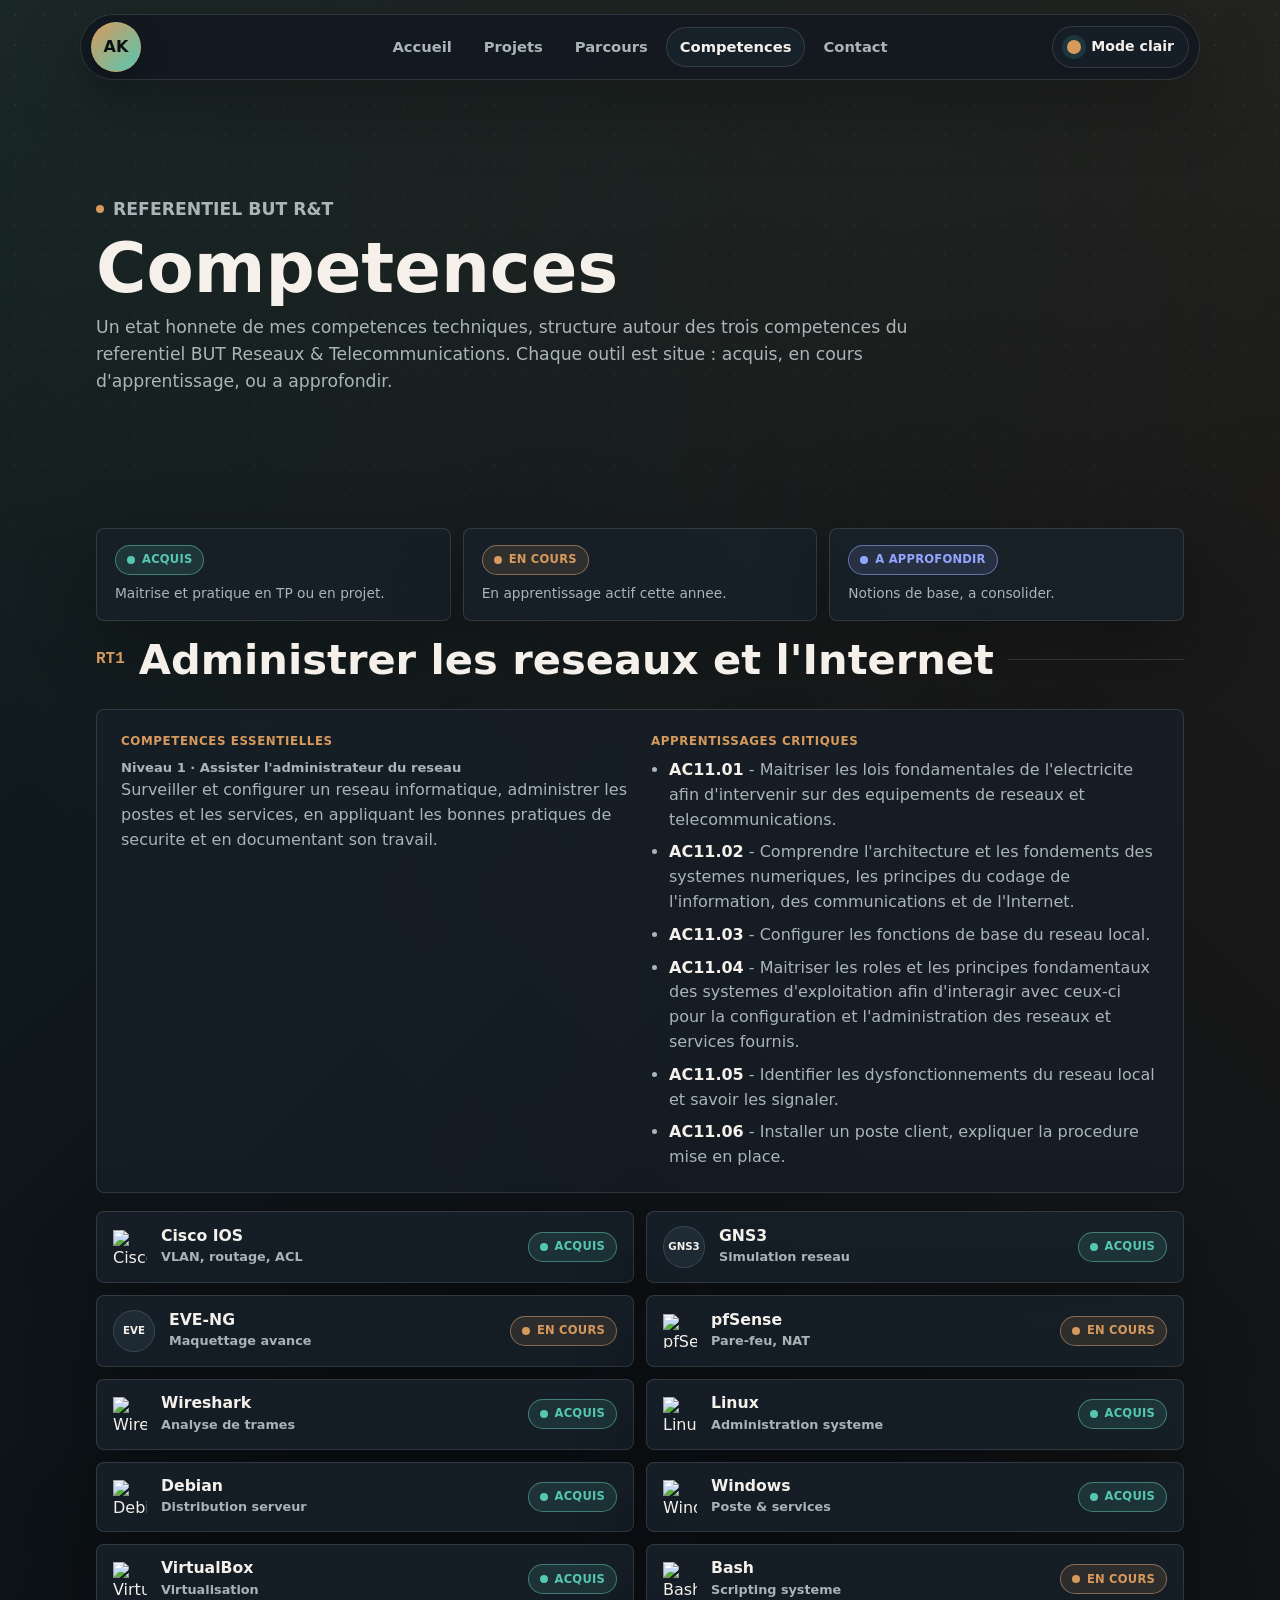
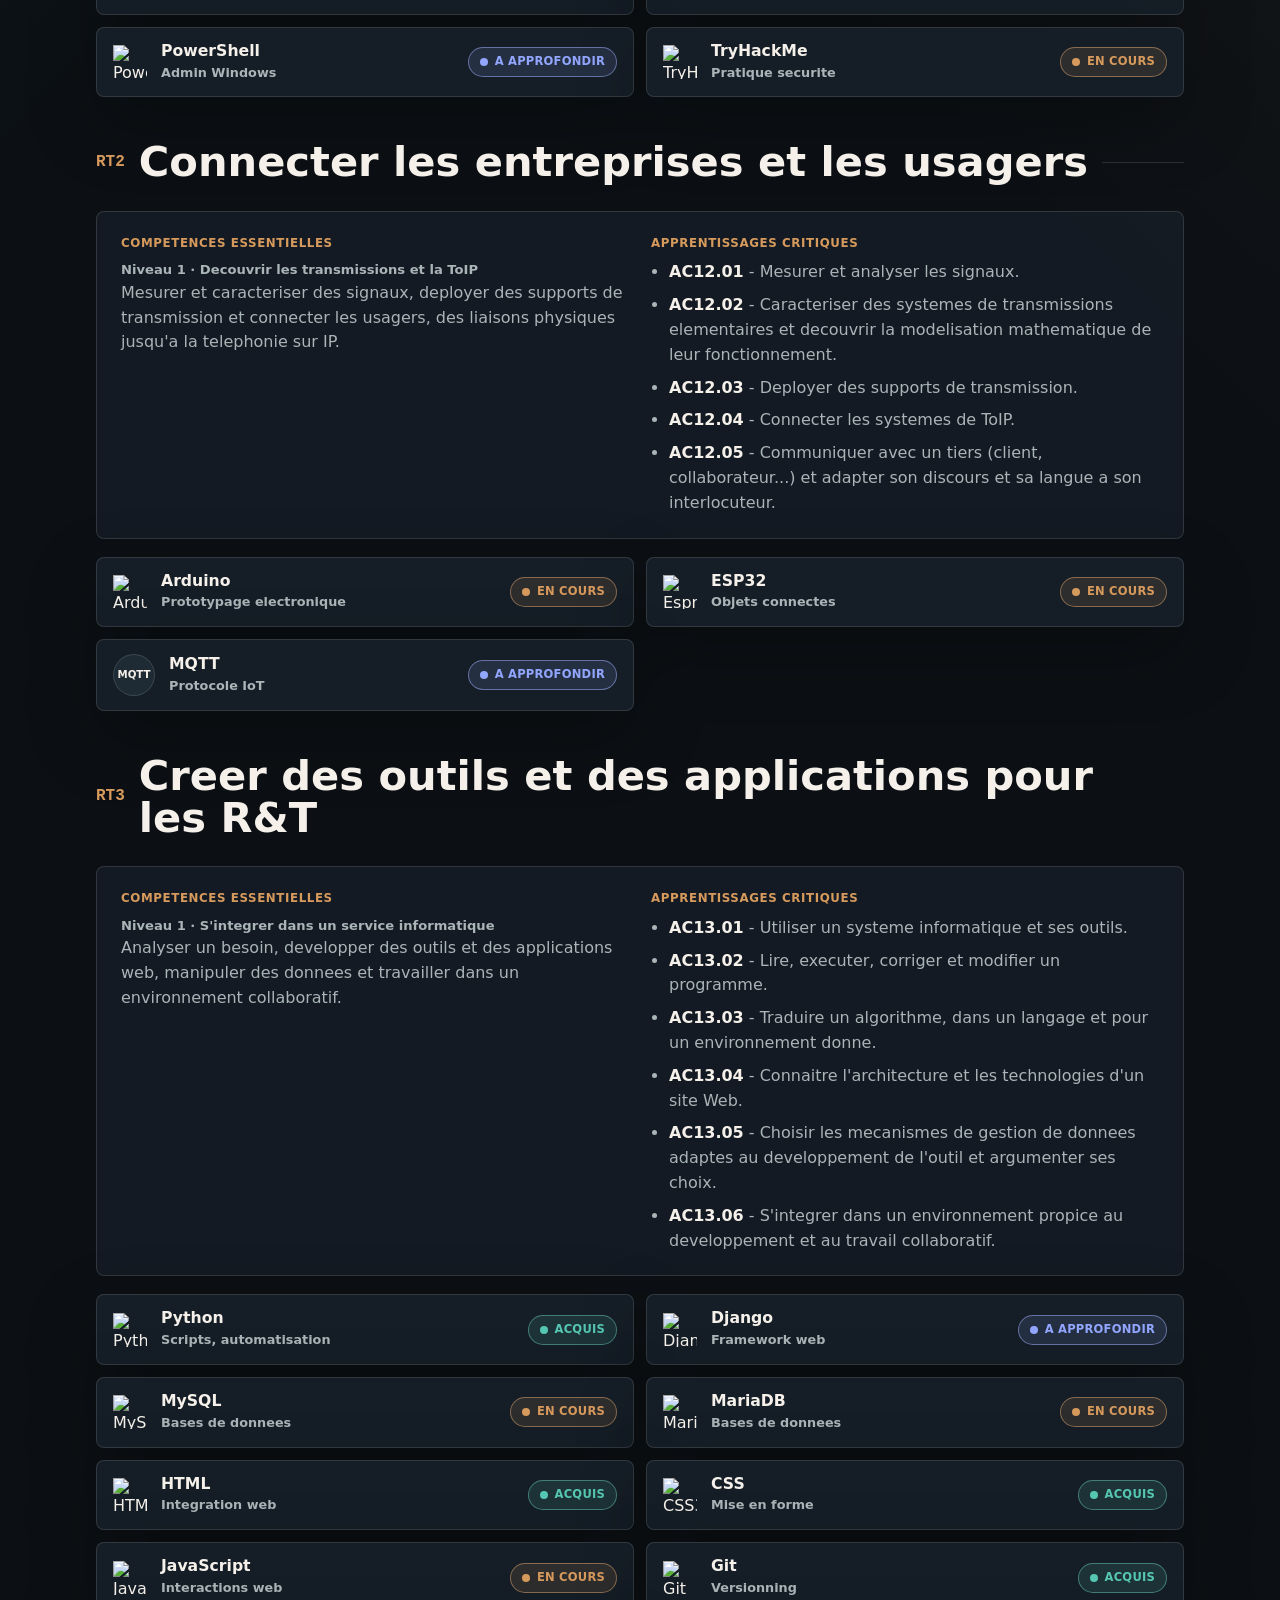
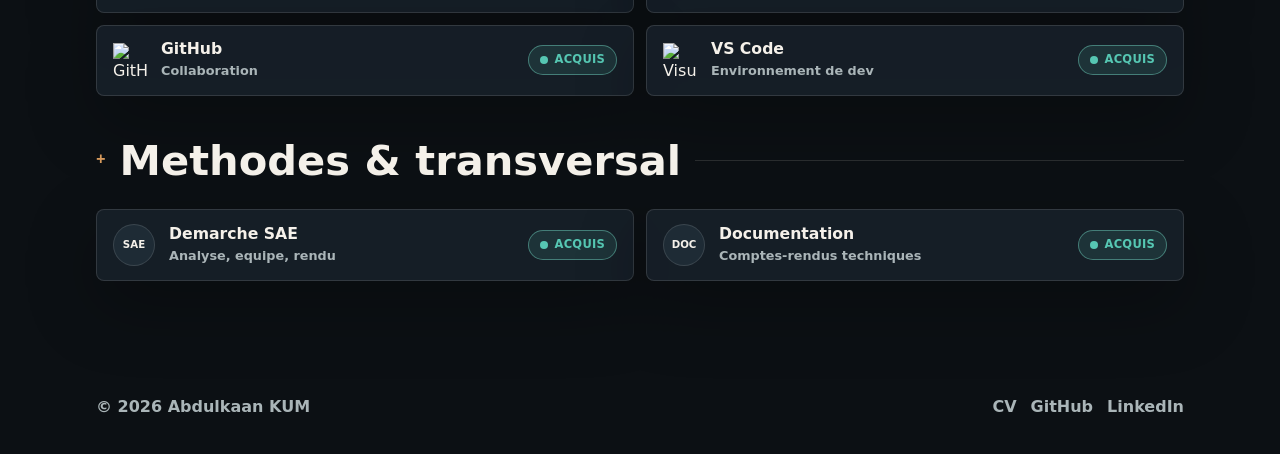
==== competences.html @ bd8b4fa5 "Add files via upload" ====
<!doctype html>
<html lang="fr">
  <head>
    <meta charset="UTF-8" />
    <meta name="viewport" content="width=device-width, initial-scale=1.0" />
    <meta name="description" content="Competences techniques d'Abdulkaan KUM, structurees par le referentiel BUT R&T." />
    <title>Abdulkaan KUM | Competences</title>
    <link rel="stylesheet" href="styles.css?v=24" />
  </head>
  <body data-page="competences">
    <header class="site-header" data-header>
      <div class="nav-shell">
        <a class="logo" href="index.html" aria-label="Accueil">AK</a>
        <nav class="main-nav" aria-label="Navigation principale">
          <a href="index.html" data-page-link="accueil">Accueil</a>
          <a href="projets.html" data-page-link="projets">Projets</a>
          <a href="parcours.html" data-page-link="parcours">Parcours</a>
          <a href="competences.html" data-page-link="competences">Competences</a>
          <a href="contact.html" data-page-link="contact">Contact</a>
        </nav>
        <button class="theme-toggle" type="button" data-theme-toggle aria-label="Changer de theme">
          <span class="theme-dot" aria-hidden="true"></span>
          <span data-theme-label>Mode clair</span>
        </button>
      </div>
    </header>

    <main>
      <section class="page-hero page-section">
        <p class="eyebrow">Referentiel BUT R&T</p>
        <h1>Competences</h1>
        <p>
          Un etat honnete de mes competences techniques, structure autour des trois competences
          du referentiel BUT Reseaux & Telecommunications. Chaque outil est situe : acquis, en
          cours d'apprentissage, ou a approfondir.
        </p>
      </section>

      <section class="page-section">
        <div class="skill-legend">
          <div class="legend-item">
            <span class="skill-status is-acquired">Acquis</span>
            <p>Maitrise et pratique en TP ou en projet.</p>
          </div>
          <div class="legend-item">
            <span class="skill-status is-progress">En cours</span>
            <p>En apprentissage actif cette annee.</p>
          </div>
          <div class="legend-item">
            <span class="skill-status is-deepen">A approfondir</span>
            <p>Notions de base, a consolider.</p>
          </div>
        </div>

        <!-- Competence 1 -->
        <div class="competence-block">
          <div class="section-header">
            <span>RT1</span>
            <h2>Administrer les reseaux et l'Internet</h2>
            <div></div>
          </div>
          <div class="competence-frame">
            <div>
              <span class="competence-label">Competences essentielles</span>
              <p class="competence-niveau">Niveau 1 &middot; Assister l'administrateur du reseau</p>
              <p>
                Surveiller et configurer un reseau informatique, administrer les postes et les
                services, en appliquant les bonnes pratiques de securite et en documentant son
                travail.
              </p>
            </div>
            <div>
              <span class="competence-label">Apprentissages critiques</span>
              <ul class="competence-ac-list">
                <li><strong>AC11.01</strong> - Maitriser les lois fondamentales de l'electricite afin d'intervenir sur des equipements de reseaux et telecommunications.</li>
                <li><strong>AC11.02</strong> - Comprendre l'architecture et les fondements des systemes numeriques, les principes du codage de l'information, des communications et de l'Internet.</li>
                <li><strong>AC11.03</strong> - Configurer les fonctions de base du reseau local.</li>
                <li><strong>AC11.04</strong> - Maitriser les roles et les principes fondamentaux des systemes d'exploitation afin d'interagir avec ceux-ci pour la configuration et l'administration des reseaux et services fournis.</li>
                <li><strong>AC11.05</strong> - Identifier les dysfonctionnements du reseau local et savoir les signaler.</li>
                <li><strong>AC11.06</strong> - Installer un poste client, expliquer la procedure mise en place.</li>
              </ul>
            </div>
          </div>
          <div class="skill-grid">
            <article class="skill-card">
              <img src="https://cdn.simpleicons.org/cisco/5d6a70" alt="Cisco" />
              <div class="skill-meta"><strong>Cisco IOS</strong><span>VLAN, routage, ACL</span></div>
              <span class="skill-status is-acquired">Acquis</span>
            </article>
            <article class="skill-card">
              <strong class="tech-monogram">GNS3</strong>
              <div class="skill-meta"><strong>GNS3</strong><span>Simulation reseau</span></div>
              <span class="skill-status is-acquired">Acquis</span>
            </article>
            <article class="skill-card">
              <strong class="tech-monogram">EVE</strong>
              <div class="skill-meta"><strong>EVE-NG</strong><span>Maquettage avance</span></div>
              <span class="skill-status is-progress">En cours</span>
            </article>
            <article class="skill-card">
              <img src="https://cdn.simpleicons.org/pfsense/5d6a70" alt="pfSense" />
              <div class="skill-meta"><strong>pfSense</strong><span>Pare-feu, NAT</span></div>
              <span class="skill-status is-progress">En cours</span>
            </article>
            <article class="skill-card">
              <img src="https://cdn.simpleicons.org/wireshark/5d6a70" alt="Wireshark" />
              <div class="skill-meta"><strong>Wireshark</strong><span>Analyse de trames</span></div>
              <span class="skill-status is-acquired">Acquis</span>
            </article>
            <article class="skill-card">
              <img src="https://cdn.simpleicons.org/linux/5d6a70" alt="Linux" />
              <div class="skill-meta"><strong>Linux</strong><span>Administration systeme</span></div>
              <span class="skill-status is-acquired">Acquis</span>
            </article>
            <article class="skill-card">
              <img src="https://cdn.simpleicons.org/debian/5d6a70" alt="Debian" />
              <div class="skill-meta"><strong>Debian</strong><span>Distribution serveur</span></div>
              <span class="skill-status is-acquired">Acquis</span>
            </article>
            <article class="skill-card">
              <img src="https://cdn.simpleicons.org/windows11/5d6a70" alt="Windows" />
              <div class="skill-meta"><strong>Windows</strong><span>Poste & services</span></div>
              <span class="skill-status is-acquired">Acquis</span>
            </article>
            <article class="skill-card">
              <img src="https://cdn.simpleicons.org/virtualbox/5d6a70" alt="VirtualBox" />
              <div class="skill-meta"><strong>VirtualBox</strong><span>Virtualisation</span></div>
              <span class="skill-status is-acquired">Acquis</span>
            </article>
            <article class="skill-card">
              <img src="https://cdn.simpleicons.org/gnubash/5d6a70" alt="Bash" />
              <div class="skill-meta"><strong>Bash</strong><span>Scripting systeme</span></div>
              <span class="skill-status is-progress">En cours</span>
            </article>
            <article class="skill-card">
              <img src="https://cdn.simpleicons.org/powershell/5d6a70" alt="PowerShell" />
              <div class="skill-meta"><strong>PowerShell</strong><span>Admin Windows</span></div>
              <span class="skill-status is-deepen">A approfondir</span>
            </article>
            <article class="skill-card">
              <img src="https://cdn.simpleicons.org/tryhackme/5d6a70" alt="TryHackMe" />
              <div class="skill-meta"><strong>TryHackMe</strong><span>Pratique securite</span></div>
              <span class="skill-status is-progress">En cours</span>
            </article>
          </div>
        </div>

        <!-- Competence 2 -->
        <div class="competence-block">
          <div class="section-header">
            <span>RT2</span>
            <h2>Connecter les entreprises et les usagers</h2>
            <div></div>
          </div>
          <div class="competence-frame">
            <div>
              <span class="competence-label">Competences essentielles</span>
              <p class="competence-niveau">Niveau 1 &middot; Decouvrir les transmissions et la ToIP</p>
              <p>
                Mesurer et caracteriser des signaux, deployer des supports de transmission et
                connecter les usagers, des liaisons physiques jusqu'a la telephonie sur IP.
              </p>
            </div>
            <div>
              <span class="competence-label">Apprentissages critiques</span>
              <ul class="competence-ac-list">
                <li><strong>AC12.01</strong> - Mesurer et analyser les signaux.</li>
                <li><strong>AC12.02</strong> - Caracteriser des systemes de transmissions elementaires et decouvrir la modelisation mathematique de leur fonctionnement.</li>
                <li><strong>AC12.03</strong> - Deployer des supports de transmission.</li>
                <li><strong>AC12.04</strong> - Connecter les systemes de ToIP.</li>
                <li><strong>AC12.05</strong> - Communiquer avec un tiers (client, collaborateur...) et adapter son discours et sa langue a son interlocuteur.</li>
              </ul>
            </div>
          </div>
          <div class="skill-grid">
            <article class="skill-card">
              <img src="https://cdn.simpleicons.org/arduino/5d6a70" alt="Arduino" />
              <div class="skill-meta"><strong>Arduino</strong><span>Prototypage electronique</span></div>
              <span class="skill-status is-progress">En cours</span>
            </article>
            <article class="skill-card">
              <img src="https://cdn.simpleicons.org/espressif/5d6a70" alt="Espressif" />
              <div class="skill-meta"><strong>ESP32</strong><span>Objets connectes</span></div>
              <span class="skill-status is-progress">En cours</span>
            </article>
            <article class="skill-card">
              <strong class="tech-monogram">MQTT</strong>
              <div class="skill-meta"><strong>MQTT</strong><span>Protocole IoT</span></div>
              <span class="skill-status is-deepen">A approfondir</span>
            </article>
          </div>
        </div>

        <!-- Competence 3 -->
        <div class="competence-block">
          <div class="section-header">
            <span>RT3</span>
            <h2>Creer des outils et des applications pour les R&T</h2>
            <div></div>
          </div>
          <div class="competence-frame">
            <div>
              <span class="competence-label">Competences essentielles</span>
              <p class="competence-niveau">Niveau 1 &middot; S'integrer dans un service informatique</p>
              <p>
                Analyser un besoin, developper des outils et des applications web, manipuler des
                donnees et travailler dans un environnement collaboratif.
              </p>
            </div>
            <div>
              <span class="competence-label">Apprentissages critiques</span>
              <ul class="competence-ac-list">
                <li><strong>AC13.01</strong> - Utiliser un systeme informatique et ses outils.</li>
                <li><strong>AC13.02</strong> - Lire, executer, corriger et modifier un programme.</li>
                <li><strong>AC13.03</strong> - Traduire un algorithme, dans un langage et pour un environnement donne.</li>
                <li><strong>AC13.04</strong> - Connaitre l'architecture et les technologies d'un site Web.</li>
                <li><strong>AC13.05</strong> - Choisir les mecanismes de gestion de donnees adaptes au developpement de l'outil et argumenter ses choix.</li>
                <li><strong>AC13.06</strong> - S'integrer dans un environnement propice au developpement et au travail collaboratif.</li>
              </ul>
            </div>
          </div>
          <div class="skill-grid">
            <article class="skill-card">
              <img src="https://cdn.simpleicons.org/python/5d6a70" alt="Python" />
              <div class="skill-meta"><strong>Python</strong><span>Scripts, automatisation</span></div>
              <span class="skill-status is-acquired">Acquis</span>
            </article>
            <article class="skill-card">
              <img src="https://cdn.simpleicons.org/django/5d6a70" alt="Django" />
              <div class="skill-meta"><strong>Django</strong><span>Framework web</span></div>
              <span class="skill-status is-deepen">A approfondir</span>
            </article>
            <article class="skill-card">
              <img src="https://cdn.simpleicons.org/mysql/5d6a70" alt="MySQL" />
              <div class="skill-meta"><strong>MySQL</strong><span>Bases de donnees</span></div>
              <span class="skill-status is-progress">En cours</span>
            </article>
            <article class="skill-card">
              <img src="https://cdn.simpleicons.org/mariadb/5d6a70" alt="MariaDB" />
              <div class="skill-meta"><strong>MariaDB</strong><span>Bases de donnees</span></div>
              <span class="skill-status is-progress">En cours</span>
            </article>
            <article class="skill-card">
              <img src="https://cdn.simpleicons.org/html5/5d6a70" alt="HTML5" />
              <div class="skill-meta"><strong>HTML</strong><span>Integration web</span></div>
              <span class="skill-status is-acquired">Acquis</span>
            </article>
            <article class="skill-card">
              <img src="https://cdn.simpleicons.org/css3/5d6a70" alt="CSS3" />
              <div class="skill-meta"><strong>CSS</strong><span>Mise en forme</span></div>
              <span class="skill-status is-acquired">Acquis</span>
            </article>
            <article class="skill-card">
              <img src="https://cdn.simpleicons.org/javascript/5d6a70" alt="JavaScript" />
              <div class="skill-meta"><strong>JavaScript</strong><span>Interactions web</span></div>
              <span class="skill-status is-progress">En cours</span>
            </article>
            <article class="skill-card">
              <img src="https://cdn.simpleicons.org/git/5d6a70" alt="Git" />
              <div class="skill-meta"><strong>Git</strong><span>Versionning</span></div>
              <span class="skill-status is-acquired">Acquis</span>
            </article>
            <article class="skill-card">
              <img src="https://cdn.simpleicons.org/github/5d6a70" alt="GitHub" />
              <div class="skill-meta"><strong>GitHub</strong><span>Collaboration</span></div>
              <span class="skill-status is-acquired">Acquis</span>
            </article>
            <article class="skill-card">
              <img src="https://cdn.simpleicons.org/visualstudiocode/5d6a70" alt="Visual Studio Code" />
              <div class="skill-meta"><strong>VS Code</strong><span>Environnement de dev</span></div>
              <span class="skill-status is-acquired">Acquis</span>
            </article>
          </div>
        </div>

        <!-- Transversal -->
        <div class="competence-block">
          <div class="section-header">
            <span>+</span>
            <h2>Methodes & transversal</h2>
            <div></div>
          </div>
          <div class="skill-grid">
            <article class="skill-card">
              <strong class="tech-monogram">SAE</strong>
              <div class="skill-meta"><strong>Demarche SAE</strong><span>Analyse, equipe, rendu</span></div>
              <span class="skill-status is-acquired">Acquis</span>
            </article>
            <article class="skill-card">
              <strong class="tech-monogram">DOC</strong>
              <div class="skill-meta"><strong>Documentation</strong><span>Comptes-rendus techniques</span></div>
              <span class="skill-status is-acquired">Acquis</span>
            </article>
          </div>
        </div>
      </section>
    </main>

    <footer class="site-footer">
      <span>&copy; 2026 Abdulkaan KUM</span>
      <div class="social-links">
        <a href="assets/Abdulkaan-KUM-CV.pdf">CV</a>
        <a href="https://github.com/Ercys38" target="_blank" rel="noopener">GitHub</a>
        <a href="https://www.linkedin.com/in/abdulkaan-kum-1b0641349/" target="_blank" rel="noopener">LinkedIn</a>
      </div>
    </footer>

    <script src="script.js?v=21"></script>
  </body>
</html>
---- styles.css ----
:root {
  color-scheme: dark;
  --bg: #0c1014;
  --bg-soft: #121820;
  --surface: #17202a;
  --surface-strong: #1f2a35;
  --text: #f5f1ea;
  --muted: #aab5b8;
  --line: rgba(245, 241, 234, 0.13);
  --accent: #d79a5d;
  --accent-2: #56c7b3;
  --accent-3: #92a6ff;
  --accent-soft: rgba(86, 199, 179, 0.14);
  --dot: rgba(245, 241, 234, 0.12);
  --shadow: 0 24px 70px rgba(0, 0, 0, 0.28);
  --max: 1120px;
  --radius: 8px;
}

body.light-mode {
  color-scheme: light;
  --bg: #f7faf8;
  --bg-soft: #eef5f2;
  --surface: #ffffff;
  --surface-strong: #e7f0ed;
  --text: #152027;
  --muted: #5a6870;
  --line: rgba(21, 32, 39, 0.13);
  --accent: #b86f3f;
  --accent-2: #267f76;
  --accent-3: #5367c6;
  --accent-soft: rgba(38, 127, 118, 0.12);
  --dot: rgba(21, 32, 39, 0.12);
  --shadow: 0 18px 54px rgba(21, 32, 39, 0.11);
}

* {
  box-sizing: border-box;
}

html {
  scroll-behavior: smooth;
  overflow-x: hidden;
}

body {
  min-width: 320px;
  margin: 0;
  overflow-x: hidden;
  background:
    linear-gradient(135deg, rgba(86, 199, 179, 0.1), transparent 36%),
    linear-gradient(225deg, rgba(215, 154, 93, 0.1), transparent 42%),
    var(--bg);
  color: var(--text);
  font-family:
    Inter, ui-sans-serif, system-ui, -apple-system, BlinkMacSystemFont, "Segoe UI", Arial,
    sans-serif;
  line-height: 1.55;
}

body::before {
  position: fixed;
  inset: 0;
  z-index: -1;
  pointer-events: none;
  content: "";
  background-image: radial-gradient(circle, var(--dot) 1px, transparent 1.4px);
  background-size: 30px 30px;
  opacity: 0.42;
  mask-image: linear-gradient(to bottom, #000 0%, rgba(0, 0, 0, 0.72) 48%, transparent 92%);
}

body.light-mode::before {
  opacity: 0.34;
}

body.modal-open {
  overflow: hidden;
}

img {
  display: block;
  max-width: 100%;
}

a {
  color: inherit;
  text-decoration: none;
}

button {
  font: inherit;
}

h1,
h2,
h3,
p {
  margin-top: 0;
}

strong {
  color: var(--text);
}

.site-header {
  position: fixed;
  top: 0;
  right: 0;
  left: 0;
  z-index: 50;
  padding: 14px 16px;
  transition: padding 220ms ease;
}

.nav-shell {
  display: grid;
  grid-template-columns: minmax(54px, 1fr) auto minmax(54px, 1fr);
  gap: 16px;
  align-items: center;
  width: min(100%, var(--max));
  min-height: 64px;
  margin: 0 auto;
  padding: 7px 10px;
  border: 1px solid var(--line);
  border-radius: 999px;
  background: color-mix(in srgb, var(--bg-soft) 86%, transparent);
  box-shadow: var(--shadow);
  backdrop-filter: blur(18px);
  transition:
    width 220ms ease,
    min-height 220ms ease,
    background 220ms ease,
    border-color 220ms ease;
  min-width: 0;
}

.site-header.is-compact {
  padding-top: 8px;
  padding-bottom: 8px;
}

.site-header.is-compact .nav-shell {
  width: min(100%, 900px);
  min-height: 52px;
  background: color-mix(in srgb, var(--bg-soft) 94%, transparent);
}

.logo {
  display: grid;
  width: 50px;
  height: 50px;
  place-items: center;
  justify-self: start;
  border: 1px solid color-mix(in srgb, var(--accent) 36%, var(--line));
  border-radius: 50%;
  background: linear-gradient(135deg, var(--accent), var(--accent-2));
  color: #0b1215;
  font-size: 1rem;
  font-weight: 900;
  line-height: 1;
  box-shadow: 0 12px 30px rgba(0, 0, 0, 0.22);
  transition:
    width 220ms ease,
    height 220ms ease,
    transform 180ms ease;
}

.logo:hover,
.logo:focus-visible {
  transform: translateY(-1px);
}

.site-header.is-compact .logo {
  width: 40px;
  height: 40px;
}

.main-nav {
  display: flex;
  gap: 4px;
  align-items: center;
  justify-self: center;
  max-width: 100%;
  min-width: 0;
  overflow-x: auto;
  scrollbar-width: none;
}

.main-nav::-webkit-scrollbar {
  display: none;
}

.main-nav a {
  display: inline-flex;
  align-items: center;
  min-height: 40px;
  padding: 0 13px;
  border: 1px solid transparent;
  border-radius: 999px;
  color: var(--muted);
  font-size: 0.92rem;
  font-weight: 850;
  white-space: nowrap;
  transition:
    color 180ms ease,
    background 180ms ease,
    border-color 180ms ease;
}

.main-nav a:hover,
.main-nav a:focus-visible,
.main-nav a.active {
  border-color: var(--line);
  background: color-mix(in srgb, var(--surface) 88%, var(--accent-soft));
  color: var(--text);
}

.theme-toggle {
  display: inline-flex;
  align-items: center;
  justify-self: end;
  gap: 10px;
  min-width: 126px;
  min-height: 42px;
  padding: 0 14px;
  border: 1px solid var(--line);
  border-radius: 999px;
  background: color-mix(in srgb, var(--surface) 90%, transparent);
  color: var(--text);
  cursor: pointer;
  font-size: 0.88rem;
  font-weight: 850;
  white-space: nowrap;
  transition:
    opacity 180ms ease,
    width 220ms ease,
    min-width 220ms ease,
    padding 220ms ease,
    border-color 220ms ease;
}

.theme-dot {
  width: 14px;
  height: 14px;
  flex: 0 0 auto;
  border-radius: 50%;
  background: var(--accent);
  box-shadow: 0 0 0 5px var(--accent-soft);
}

.site-header.is-compact .theme-toggle {
  width: 0;
  min-width: 0;
  padding-right: 0;
  padding-left: 0;
  overflow: hidden;
  border-color: transparent;
  opacity: 0;
  pointer-events: none;
}

main {
  width: min(100%, var(--max));
  min-width: 0;
  margin: 0 auto;
  padding: 104px 16px 0;
}

.page-section {
  padding: 72px 0;
}

.hero {
  display: grid;
  min-height: calc(100svh - 104px);
  align-items: center;
  padding-top: 36px;
}

.hero-inner {
  display: grid;
  grid-template-columns: minmax(0, 0.95fr) minmax(320px, 0.82fr);
  gap: 42px;
  align-items: center;
}

.hero-copy {
  min-width: 0;
  max-width: 100%;
}

.hero-mark {
  display: grid;
  width: 86px;
  height: 86px;
  place-items: center;
  margin-bottom: 22px;
  border: 1px solid color-mix(in srgb, var(--accent) 42%, var(--line));
  border-radius: 50%;
  background:
    linear-gradient(135deg, rgba(215, 154, 93, 0.95), rgba(86, 199, 179, 0.88)),
    var(--surface);
  color: #091114;
  font-size: 1.85rem;
  font-weight: 900;
  box-shadow: var(--shadow);
}

.eyebrow,
.project-kicker {
  display: inline-flex;
  align-items: center;
  gap: 9px;
  margin-bottom: 14px;
  color: var(--accent-2);
  font-size: 0.78rem;
  font-weight: 900;
  text-transform: uppercase;
}

.eyebrow::before,
.project-kicker::before {
  width: 8px;
  height: 8px;
  flex: 0 0 auto;
  border-radius: 50%;
  background: var(--accent);
  content: "";
}

h1 {
  margin-bottom: 14px;
  font-size: 5.2rem;
  line-height: 0.92;
  font-weight: 900;
  letter-spacing: 0;
  overflow-wrap: anywhere;
}

.hero h1 span {
  display: block;
}

.hero-subtitle {
  margin-bottom: 18px;
  color: var(--text);
  font-size: 1.35rem;
  font-weight: 850;
}

.hero-text,
.page-hero p,
.panel p,
.timeline-item p,
.project-content p,
.modal-panel p,
.modal-panel li {
  color: var(--muted);
}

.hero-text {
  max-width: 690px;
  margin-bottom: 0;
  font-size: 1.08rem;
}

.actions {
  display: flex;
  flex-wrap: wrap;
  gap: 12px;
  margin-top: 30px;
}

.btn {
  display: inline-flex;
  align-items: center;
  justify-content: center;
  min-height: 48px;
  padding: 0 18px;
  border: 1px solid var(--line);
  border-radius: 999px;
  font-weight: 900;
  text-align: center;
  transition:
    transform 180ms ease,
    border-color 180ms ease,
    background 180ms ease;
}

.btn:hover,
.btn:focus-visible {
  transform: translateY(-2px);
  border-color: color-mix(in srgb, var(--accent) 55%, var(--line));
}

.btn-primary {
  background: linear-gradient(135deg, var(--accent), var(--accent-2));
  color: #081012;
}

.btn-secondary {
  background: color-mix(in srgb, var(--surface) 90%, transparent);
  color: var(--text);
}

.hero-media {
  position: relative;
  min-width: 0;
}

.media-frame {
  overflow: hidden;
  border: 1px solid var(--line);
  border-radius: var(--radius);
  background: var(--surface);
  box-shadow: var(--shadow);
}

.media-frame img {
  width: 100%;
  aspect-ratio: 1.16;
  object-fit: cover;
  filter: saturate(0.88) contrast(1.02);
}

body:not(.light-mode) .media-frame img {
  filter: saturate(0.78) contrast(1.05) brightness(0.72);
}

.hero-note {
  display: grid;
  gap: 4px;
  width: min(92%, 360px);
  margin: -42px 22px 0 auto;
  padding: 18px;
  border: 1px solid var(--line);
  border-radius: var(--radius);
  background: color-mix(in srgb, var(--surface) 96%, transparent);
  box-shadow: var(--shadow);
  backdrop-filter: blur(18px);
}

.hero-note span {
  color: color-mix(in srgb, var(--text) 72%, var(--muted));
}

.section-header {
  display: grid;
  grid-template-columns: auto auto 1fr;
  gap: 14px;
  align-items: center;
  margin-bottom: 28px;
}

.section-header span {
  color: var(--accent);
  font-family: ui-monospace, SFMono-Regular, Consolas, monospace;
  font-weight: 900;
}

.section-header h2,
.stack-group h2,
.contact-box h2 {
  margin: 0;
  font-size: 2.6rem;
  line-height: 1;
  letter-spacing: 0;
}

.section-header div {
  height: 1px;
  background: var(--line);
}

.info-grid {
  display: grid;
  grid-template-columns: repeat(2, minmax(0, 1fr));
  gap: 16px;
}

.panel,
.timeline-item,
.project-card,
.logo-grid article,
.route-card {
  border: 1px solid var(--line);
  border-radius: var(--radius);
  background: color-mix(in srgb, var(--surface) 88%, transparent);
  box-shadow: var(--shadow);
}

.panel,
.timeline-item {
  padding: 28px;
}

.panel h2,
.panel h3,
.timeline-item h2,
.project-content h2 {
  margin-bottom: 10px;
  font-size: 1.25rem;
}

.clean-list {
  display: grid;
  gap: 10px;
  margin: 0;
  padding: 0;
  color: var(--muted);
  list-style: none;
}

.route-grid {
  display: grid;
  grid-template-columns: repeat(3, minmax(0, 1fr));
  gap: 16px;
}

.route-card {
  display: grid;
  gap: 12px;
  min-height: 172px;
  padding: 24px;
  transition:
    transform 180ms ease,
    border-color 180ms ease,
    background 180ms ease;
}

.route-card:hover,
.route-card:focus-visible {
  transform: translateY(-4px);
  border-color: color-mix(in srgb, var(--accent-2) 48%, var(--line));
  background: color-mix(in srgb, var(--surface) 82%, var(--accent-soft));
}

.route-card span,
.timeline-item > span {
  color: var(--accent-2);
  font-size: 0.82rem;
  font-weight: 900;
  text-transform: uppercase;
}

.route-card strong {
  align-self: end;
  font-size: 1.3rem;
  line-height: 1.18;
}

.page-hero {
  max-width: 820px;
  padding-top: 92px;
  padding-bottom: 44px;
}

.page-hero h1 {
  font-size: 4.3rem;
}

.page-hero p {
  font-size: 1.08rem;
}

.project-grid {
  display: grid;
  grid-template-columns: repeat(3, minmax(0, 1fr));
  gap: 18px;
}

.project-card {
  display: flex;
  min-width: 0;
  overflow: hidden;
  flex-direction: column;
  transition:
    transform 180ms ease,
    border-color 180ms ease;
}

.project-card:hover {
  transform: translateY(-5px);
  border-color: color-mix(in srgb, var(--accent) 46%, var(--line));
}

.project-icon {
  width: 100%;
  height: 124px;
  border-bottom: 1px solid var(--line);
}

.project-icon {
  display: grid;
  position: relative;
  place-items: center;
  background:
    linear-gradient(135deg, rgba(86, 199, 179, 0.2), transparent),
    linear-gradient(225deg, rgba(215, 154, 93, 0.18), transparent),
    var(--surface-strong);
  color: var(--text);
  font-size: 2.25rem;
  font-weight: 900;
}

.project-icon svg,
.modal-icon svg {
  width: 40px;
  height: 40px;
  fill: none;
  stroke: currentColor;
  stroke-linecap: round;
  stroke-linejoin: round;
  stroke-width: 1.75;
}

.project-card.is-coming .project-icon {
  background:
    linear-gradient(135deg, rgba(146, 166, 255, 0.24), transparent),
    linear-gradient(225deg, rgba(215, 154, 93, 0.18), transparent),
    var(--surface-strong);
}

.status-pill {
  position: absolute;
  right: 12px;
  bottom: 12px;
  display: inline-flex;
  align-items: center;
  min-height: 28px;
  padding: 0 9px;
  border: 1px solid var(--line);
  border-radius: 999px;
  background: color-mix(in srgb, var(--surface) 88%, transparent);
  color: var(--accent-3);
  font-size: 0.74rem;
  font-weight: 900;
  text-transform: uppercase;
}

.project-content {
  display: flex;
  min-height: 276px;
  flex: 1;
  flex-direction: column;
  padding: 20px;
}

.project-content h2 {
  font-size: 1.23rem;
  line-height: 1.18;
}

.tags {
  display: flex;
  flex-wrap: wrap;
  gap: 8px;
  margin-top: 16px;
}

.tags span {
  display: inline-flex;
  align-items: center;
  min-height: 29px;
  padding: 0 10px;
  border: 1px solid var(--line);
  border-radius: 999px;
  color: var(--muted);
  font-size: 0.76rem;
  font-weight: 900;
}

.text-link {
  display: inline-flex;
  align-items: center;
  align-self: flex-start;
  min-height: 38px;
  margin-top: auto;
  padding: 0;
  border: 0;
  background: transparent;
  color: var(--accent-2);
  cursor: pointer;
  font-weight: 900;
}

.text-link:hover,
.text-link:focus-visible {
  color: var(--accent);
}

.modal {
  position: fixed;
  inset: 0;
  z-index: 100;
  display: none;
  align-items: center;
  justify-content: center;
  padding: 22px;
  background: rgba(4, 8, 11, 0.72);
  backdrop-filter: blur(12px);
}

.modal.active {
  display: flex;
}

.modal-panel {
  position: relative;
  width: min(100%, 840px);
  max-height: min(82vh, 720px);
  overflow: auto;
  padding: 34px;
  border: 1px solid var(--line);
  border-radius: var(--radius);
  background: var(--surface);
  box-shadow: 0 34px 90px rgba(0, 0, 0, 0.35);
}

.modal-head {
  display: grid;
  grid-template-columns: auto minmax(0, 1fr);
  gap: 16px;
  align-items: center;
  padding-right: 46px;
  margin-bottom: 28px;
}

.modal-icon {
  display: grid;
  width: 58px;
  height: 58px;
  place-items: center;
  border: 1px solid var(--line);
  border-radius: 50%;
  background: linear-gradient(135deg, var(--accent), var(--accent-2));
  color: #0b1215;
}

.modal-icon svg {
  width: 28px;
  height: 28px;
}

.modal-title {
  margin: 0 0 8px;
  font-size: 1.9rem;
  line-height: 1.08;
}

.modal-meta {
  color: var(--muted);
  font-size: 0.86rem;
  font-weight: 850;
  text-transform: none;
}

.modal-section {
  padding-top: 20px;
  border-top: 1px solid var(--line);
}

.modal-section + .modal-section {
  margin-top: 20px;
}

.modal-section h3 {
  margin-bottom: 10px;
  color: var(--text);
  font-size: 1rem;
  text-transform: uppercase;
}

.modal-panel ul {
  display: grid;
  gap: 10px;
  margin: 14px 0 0;
  padding-left: 20px;
}

.modal-tags {
  display: flex;
  flex-wrap: wrap;
  gap: 8px;
}

.modal-tags span,
.timeline-tags span {
  display: inline-flex;
  align-items: center;
  min-height: 30px;
  padding: 0 10px;
  border: 1px solid var(--line);
  border-radius: 999px;
  color: var(--muted);
  font-size: 0.76rem;
  font-weight: 900;
}

.modal-bullets {
  color: var(--muted);
}

.modal-realisation-block {
  display: grid;
  gap: 6px;
  margin-top: 12px;
  padding: 14px;
  border: 1px solid var(--line);
  border-radius: var(--radius);
  background: color-mix(in srgb, var(--surface-strong) 70%, transparent);
}

.modal-realisation-title {
  color: var(--text);
  font-weight: 900;
}

.modal-links {
  display: flex;
  flex-wrap: wrap;
  gap: 10px;
  margin-top: 24px;
}

.modal-link {
  display: inline-flex;
  align-items: center;
  min-height: 38px;
  padding: 0 13px;
  border: 1px solid var(--line);
  border-radius: 999px;
  color: var(--text);
  font-weight: 900;
}

.modal-link:hover,
.modal-link:focus-visible {
  border-color: color-mix(in srgb, var(--accent-2) 48%, var(--line));
  color: var(--accent-2);
}

.modal-close {
  position: absolute;
  top: 16px;
  right: 16px;
  display: grid;
  width: 38px;
  height: 38px;
  place-items: center;
  border: 1px solid var(--line);
  border-radius: 50%;
  background: color-mix(in srgb, var(--surface-strong) 90%, transparent);
  color: var(--text);
  cursor: pointer;
  font-size: 1.15rem;
  font-weight: 900;
}

.timeline {
  display: grid;
  gap: 14px;
}

.timeline-item {
  position: relative;
}

.timeline-item > span {
  display: inline-flex;
  margin-bottom: 14px;
}

.timeline-detailed {
  gap: 18px;
}

.detail-list {
  display: grid;
  gap: 8px;
  margin: 18px 0 0;
  padding-left: 20px;
  color: var(--muted);
}

.timeline-tags {
  display: flex;
  flex-wrap: wrap;
  gap: 8px;
  margin-top: 18px;
}

.experience-grid {
  display: grid;
  grid-template-columns: minmax(0, 0.72fr);
  gap: 16px;
}

.stack-group {
  margin-bottom: 34px;
}

.stack-group h2 {
  margin-bottom: 16px;
  font-size: 1.15rem;
  text-transform: uppercase;
}

.logo-grid {
  display: grid;
  grid-template-columns: repeat(6, minmax(0, 1fr));
  gap: 12px;
}

.logo-grid article {
  display: grid;
  min-height: 132px;
  place-items: center;
  gap: 12px;
  padding: 20px 12px;
  text-align: center;
  transition:
    transform 180ms ease,
    border-color 180ms ease,
    background 180ms ease;
}

.logo-grid article:hover {
  transform: translateY(-3px);
  border-color: color-mix(in srgb, var(--accent-2) 44%, var(--line));
  background: color-mix(in srgb, var(--surface) 80%, var(--accent-soft));
}

.logo-grid img {
  width: 42px;
  height: 42px;
  object-fit: contain;
}

.tech-monogram {
  display: grid;
  width: 48px;
  height: 48px;
  place-items: center;
  border: 1px solid var(--line);
  border-radius: 50%;
  background: color-mix(in srgb, var(--surface-strong) 82%, var(--accent-soft));
  color: var(--text);
  font-size: 0.74rem;
  font-weight: 900;
}

.logo-grid span {
  color: var(--muted);
  font-weight: 900;
}

.link-list {
  display: grid;
  gap: 10px;
}

.link-list a,
.social-links a {
  color: var(--muted);
  font-weight: 900;
  transition: color 180ms ease;
}

.link-list a:hover,
.link-list a:focus-visible,
.social-links a:hover,
.social-links a:focus-visible {
  color: var(--accent-2);
}

.site-footer {
  display: flex;
  width: min(100%, var(--max));
  margin: 0 auto;
  padding: 42px 16px 34px;
  justify-content: space-between;
  gap: 18px;
  color: var(--muted);
  font-weight: 850;
}

.social-links {
  display: flex;
  flex-wrap: wrap;
  gap: 14px;
}

.reveal {
  opacity: 0;
  transform: translateY(18px);
  transition:
    opacity 520ms ease,
    transform 520ms ease;
}

.reveal.is-visible {
  opacity: 1;
  transform: translateY(0);
}

body.light-mode .nav-shell,
body.light-mode .panel,
body.light-mode .timeline-item,
body.light-mode .project-card,
body.light-mode .logo-grid article,
body.light-mode .route-card,
body.light-mode .hero-note,
body.light-mode .theme-toggle {
  background: rgba(255, 255, 255, 0.84);
}

body.light-mode .modal-panel {
  background: #ffffff;
}

body.light-mode .modal-realisation-block {
  background: #f4f8f6;
}

@media (max-width: 1040px) {
  .nav-shell {
    grid-template-columns: auto minmax(0, 1fr) auto;
  }

  .main-nav {
    justify-self: start;
  }

  .hero-inner {
    grid-template-columns: 1fr;
  }

  .hero-media {
    max-width: 720px;
  }

  .project-grid {
    grid-template-columns: repeat(2, minmax(0, 1fr));
  }

  .logo-grid {
    grid-template-columns: repeat(4, minmax(0, 1fr));
  }

  .experience-grid {
    grid-template-columns: 1fr;
  }
}

@media (max-width: 760px) {
  .site-header {
    padding-right: 10px;
    padding-left: 10px;
  }

  .nav-shell {
    gap: 8px;
    min-height: 58px;
    padding: 6px;
  }

  .logo {
    width: 42px;
    height: 42px;
  }

  .main-nav a {
    min-height: 38px;
    padding: 0 10px;
    font-size: 0.84rem;
  }

  .theme-toggle {
    min-width: 42px;
    width: 42px;
    padding: 0;
    justify-content: center;
  }

  .theme-toggle [data-theme-label] {
    display: none;
  }

  main {
    padding-top: 86px;
  }

  .page-section {
    padding: 52px 0;
  }

  .hero {
    min-height: auto;
    padding-top: 28px;
  }

  .hero-mark {
    width: 70px;
    height: 70px;
    font-size: 1.45rem;
  }

  h1 {
    font-size: 3.25rem;
    line-height: 1;
  }

  .page-hero h1 {
    font-size: 3rem;
  }

  .hero-subtitle {
    font-size: 1.14rem;
  }

  .hero-text {
    max-width: 36ch;
  }

  .hero-note {
    width: auto;
    margin: -28px 12px 0;
  }

  .section-header {
    grid-template-columns: auto 1fr;
  }

  .section-header div {
    grid-column: 1 / -1;
  }

  .info-grid,
  .route-grid,
  .project-grid {
    grid-template-columns: 1fr;
  }

  .logo-grid {
    grid-template-columns: repeat(2, minmax(0, 1fr));
  }

  .project-content {
    min-height: 250px;
  }

  .site-footer,
  .actions {
    flex-direction: column;
  }

  .btn {
    width: 100%;
  }
}

@media (max-width: 420px) {
  .nav-shell {
    grid-template-columns: auto minmax(0, 1fr);
  }

  .theme-toggle {
    display: none;
  }

  h1,
  .page-hero h1 {
    font-size: 2.75rem;
  }

  .hero-text,
  .page-hero p {
    font-size: 1rem;
  }

  .hero-text {
    max-width: 33ch;
  }

  .modal-panel {
    padding: 28px 22px;
  }

  .modal-head {
    grid-template-columns: 1fr;
    padding-right: 42px;
  }

  .modal-title {
    font-size: 1.45rem;
  }
}

@media (prefers-reduced-motion: reduce) {
  *,
  *::before,
  *::after {
    scroll-behavior: auto !important;
    transition-duration: 0.01ms !important;
    animation-duration: 0.01ms !important;
    animation-iteration-count: 1 !important;
  }
}

/* ===== Competences : vue par referentiel BUT R&T ===== */
.skill-legend {
  display: grid;
  grid-template-columns: repeat(3, minmax(0, 1fr));
  gap: 12px;
  margin-bottom: 12px;
}

.legend-item {
  display: grid;
  gap: 8px;
  align-content: start;
  padding: 16px 18px;
  border: 1px solid var(--line);
  border-radius: var(--radius);
  background: color-mix(in srgb, var(--surface) 88%, transparent);
  box-shadow: var(--shadow);
}

.legend-item .skill-status {
  justify-self: start;
}

.legend-item p {
  margin: 0;
  color: var(--muted);
  font-size: 0.86rem;
}

.competence-block {
  margin-top: 18px;
}

.competence-block + .competence-block {
  margin-top: 44px;
}

.competence-frame {
  display: grid;
  grid-template-columns: repeat(2, minmax(0, 1fr));
  gap: 22px;
  margin: 20px 0 18px;
  padding: 22px 24px;
  border: 1px solid var(--line);
  border-radius: var(--radius);
  background: color-mix(in srgb, var(--surface) 70%, transparent);
}

.competence-label {
  display: block;
  margin-bottom: 8px;
  color: var(--accent);
  font-size: 0.74rem;
  font-weight: 900;
  text-transform: uppercase;
  letter-spacing: 0.05em;
}

.competence-frame p {
  margin: 0;
  color: var(--muted);
}

.competence-ac-list {
  display: grid;
  gap: 8px;
  margin: 0;
  padding-left: 18px;
  color: var(--muted);
}

.skill-grid {
  display: grid;
  grid-template-columns: repeat(2, minmax(0, 1fr));
  gap: 12px;
}

.skill-card {
  display: grid;
  grid-template-columns: auto minmax(0, 1fr) auto;
  gap: 14px;
  align-items: center;
  padding: 14px 16px;
  border: 1px solid var(--line);
  border-radius: var(--radius);
  background: color-mix(in srgb, var(--surface) 88%, transparent);
  box-shadow: var(--shadow);
  transition:
    transform 180ms ease,
    border-color 180ms ease,
    background 180ms ease;
}

.skill-card:hover {
  transform: translateY(-3px);
  border-color: color-mix(in srgb, var(--accent-2) 44%, var(--line));
  background: color-mix(in srgb, var(--surface) 80%, var(--accent-soft));
}

.skill-card img {
  width: 34px;
  height: 34px;
  object-fit: contain;
}

.skill-card .tech-monogram {
  width: 42px;
  height: 42px;
  font-size: 0.64rem;
}

.skill-meta {
  display: grid;
  gap: 2px;
  min-width: 0;
}

.skill-meta strong {
  font-size: 0.98rem;
  line-height: 1.2;
}

.skill-meta span {
  color: var(--muted);
  font-size: 0.8rem;
  font-weight: 700;
}

.skill-status {
  display: inline-flex;
  align-items: center;
  gap: 7px;
  min-height: 30px;
  padding: 0 11px;
  border: 1px solid var(--line);
  border-radius: 999px;
  font-size: 0.72rem;
  font-weight: 900;
  text-transform: uppercase;
  letter-spacing: 0.02em;
  white-space: nowrap;
}

.skill-status::before {
  width: 8px;
  height: 8px;
  flex: 0 0 auto;
  border-radius: 50%;
  content: "";
}

.skill-status.is-acquired {
  color: var(--accent-2);
  border-color: color-mix(in srgb, var(--accent-2) 42%, var(--line));
  background: color-mix(in srgb, var(--accent-2) 13%, transparent);
}
.skill-status.is-acquired::before {
  background: var(--accent-2);
}

.skill-status.is-progress {
  color: var(--accent);
  border-color: color-mix(in srgb, var(--accent) 46%, var(--line));
  background: color-mix(in srgb, var(--accent) 13%, transparent);
}
.skill-status.is-progress::before {
  background: var(--accent);
}

.skill-status.is-deepen {
  color: var(--accent-3);
  border-color: color-mix(in srgb, var(--accent-3) 46%, var(--line));
  background: color-mix(in srgb, var(--accent-3) 13%, transparent);
}
.skill-status.is-deepen::before {
  background: var(--accent-3);
}

body.light-mode .legend-item,
body.light-mode .skill-card {
  background: rgba(255, 255, 255, 0.84);
}

@media (max-width: 880px) {
  .skill-legend {
    grid-template-columns: 1fr;
  }

  .competence-frame {
    grid-template-columns: 1fr;
    gap: 18px;
  }
}

@media (max-width: 620px) {
  .skill-grid {
    grid-template-columns: 1fr;
  }

  .skill-card {
    grid-template-columns: auto minmax(0, 1fr);
    grid-template-areas:
      "logo meta"
      "status status";
    row-gap: 10px;
  }

  .skill-card img,
  .skill-card .tech-monogram {
    grid-area: logo;
  }

  .skill-meta {
    grid-area: meta;
  }

  .skill-status {
    grid-area: status;
    justify-self: start;
  }
}

/* Niveau de competence (referentiel) */
.competence-niveau {
  margin: 0 0 8px;
  color: var(--accent-2);
  font-size: 0.82rem;
  font-weight: 850;
}

/* Modale "Coming soon" floutee (HomeLab) */
.modal-soon {
  overflow: hidden;
}

.modal-soon .modal-close {
  z-index: 3;
}

.modal-soon-content {
  filter: blur(7px);
  opacity: 0.5;
  pointer-events: none;
  user-select: none;
}

.modal-soon-overlay {
  position: absolute;
  inset: 0;
  z-index: 2;
  display: grid;
  align-content: center;
  justify-items: center;
  gap: 10px;
  padding: 24px;
  text-align: center;
  background: color-mix(in srgb, var(--surface) 26%, transparent);
  backdrop-filter: blur(2px);
}

.modal-soon-overlay .soon-title {
  font-size: clamp(2.4rem, 8vw, 3.6rem);
  font-weight: 900;
  line-height: 1;
  letter-spacing: 0.01em;
  background: linear-gradient(135deg, var(--accent), var(--accent-2));
  -webkit-background-clip: text;
  background-clip: text;
  color: transparent;
}

.modal-soon-overlay .soon-sub {
  display: inline-flex;
  align-items: center;
  gap: 8px;
  min-height: 34px;
  margin: 0;
  padding: 0 14px;
  border: 1px solid var(--line);
  border-radius: 999px;
  background: color-mix(in srgb, var(--surface) 80%, transparent);
  color: var(--text);
  font-size: 0.84rem;
  font-weight: 850;
}
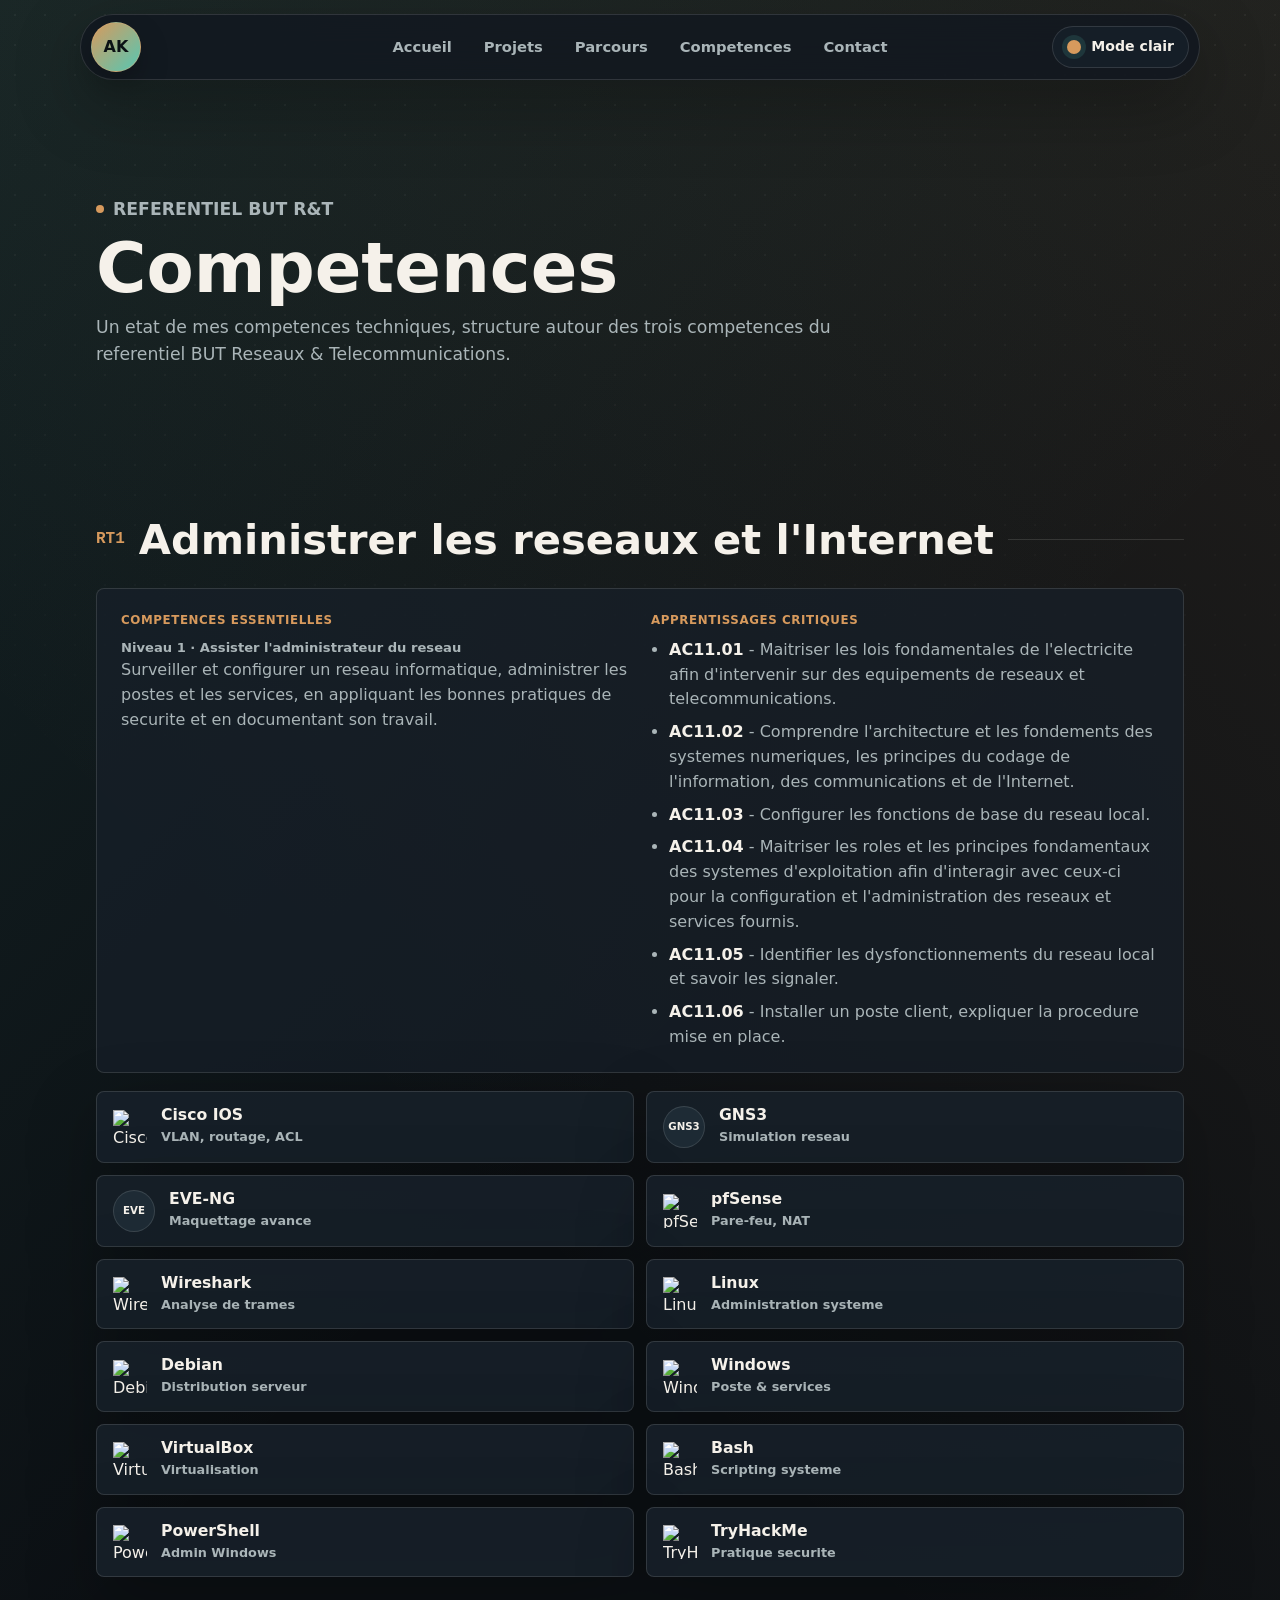
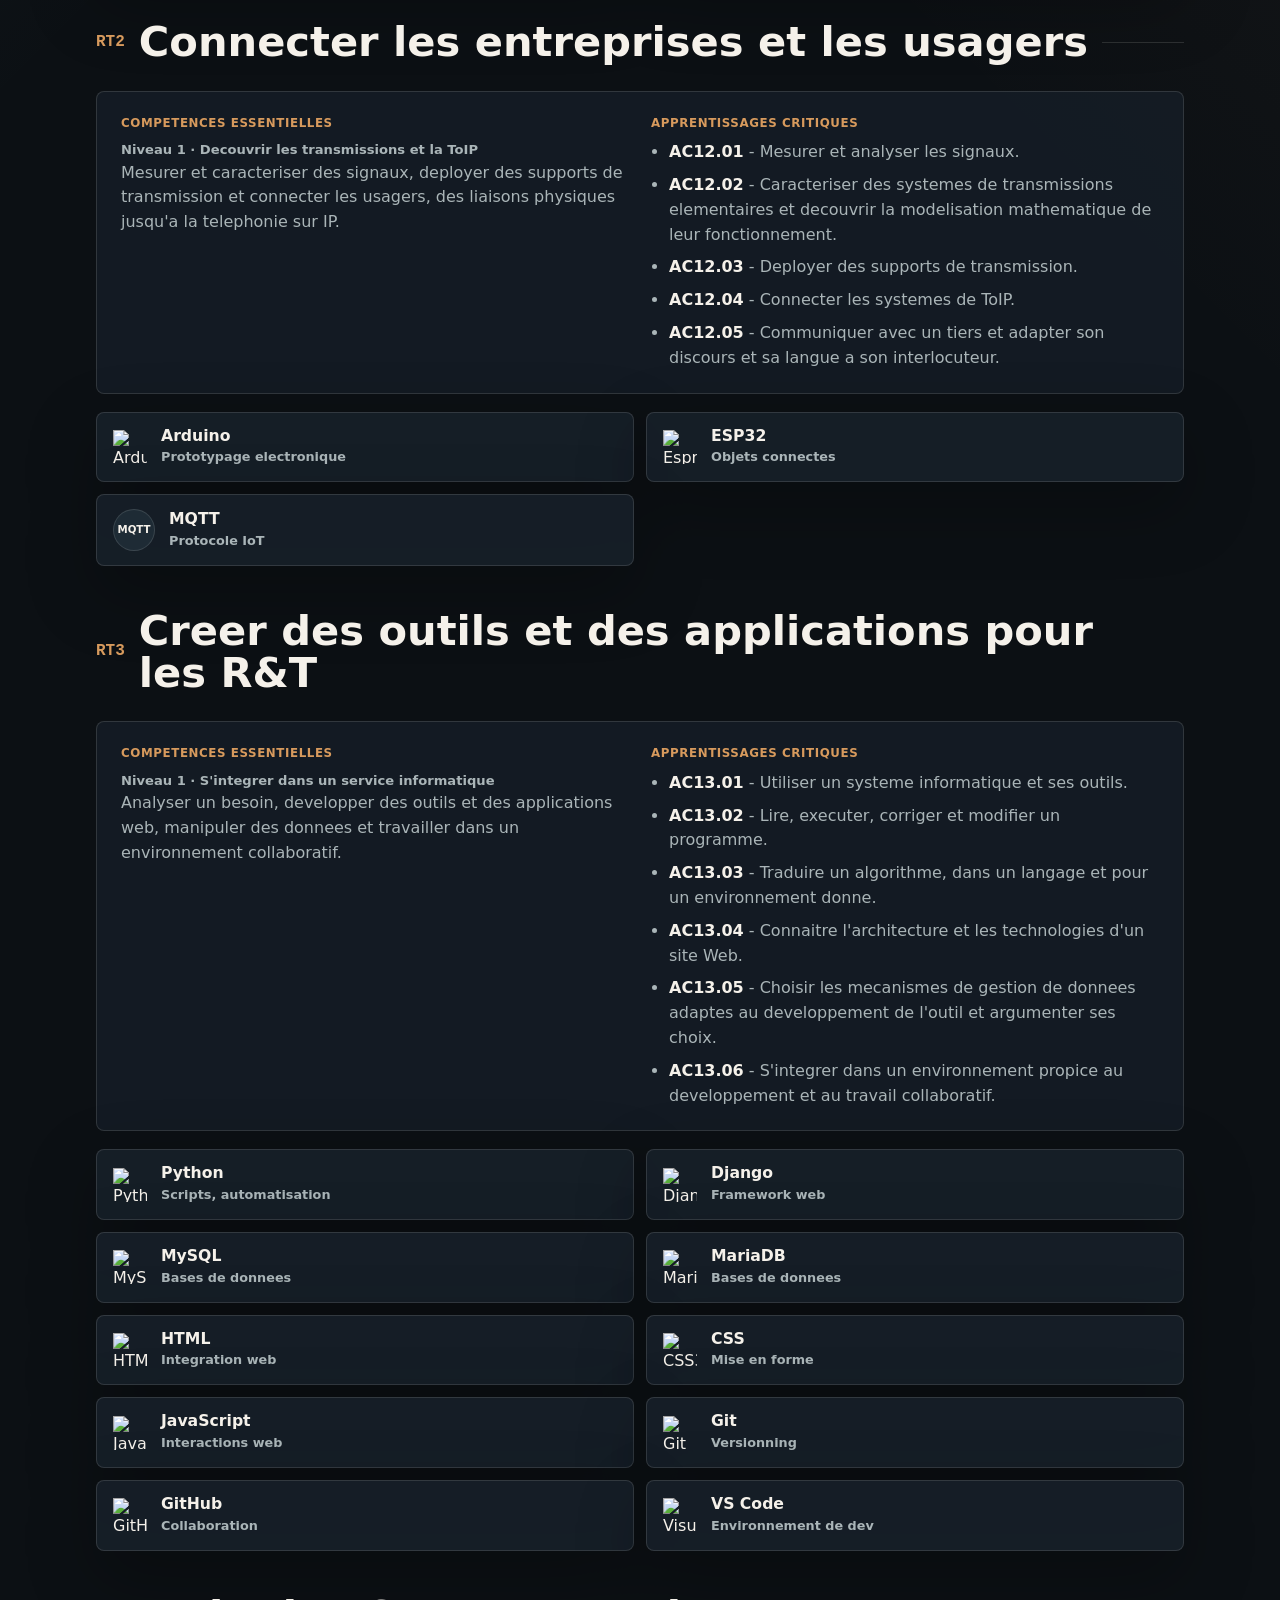
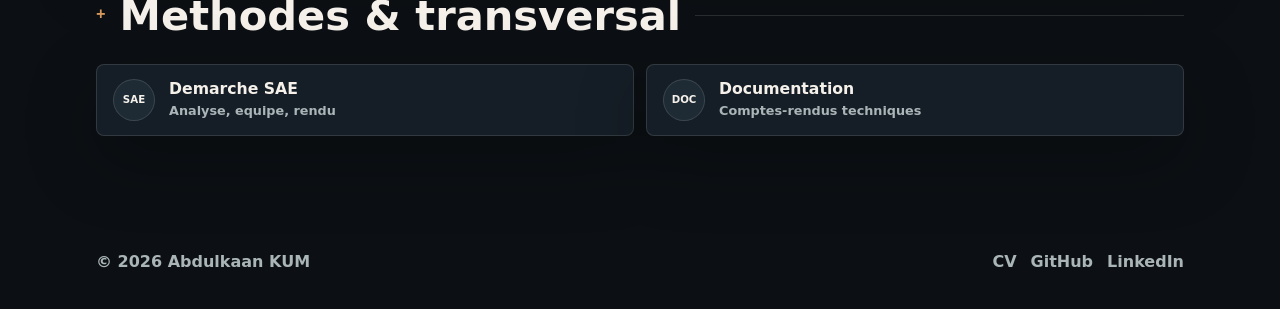
==== commit d0b6a18c: "Update stylesheet version and improve text clarity Updated the stylesheet version and modified text " ====
--- a/competences.html
+++ b/competences.html
@@ -5,7 +5,7 @@
     <meta name="viewport" content="width=device-width, initial-scale=1.0" />
     <meta name="description" content="Competences techniques d'Abdulkaan KUM, structurees par le referentiel BUT R&T." />
     <title>Abdulkaan KUM | Competences</title>
-    <link rel="stylesheet" href="styles.css?v=24" />
+    <link rel="stylesheet" href="styles.css?v=26" />
   </head>
   <body data-page="competences">
     <header class="site-header" data-header>
@@ -30,35 +30,19 @@
         <p class="eyebrow">Referentiel BUT R&T</p>
         <h1>Competences</h1>
         <p>
-          Un etat honnete de mes competences techniques, structure autour des trois competences
-          du referentiel BUT Reseaux & Telecommunications. Chaque outil est situe : acquis, en
-          cours d'apprentissage, ou a approfondir.
+          Un etat de mes competences techniques, structure autour des trois competences
+          du referentiel BUT Reseaux & Telecommunications.
         </p>
       </section>
 
       <section class="page-section">
-        <div class="skill-legend">
-          <div class="legend-item">
-            <span class="skill-status is-acquired">Acquis</span>
-            <p>Maitrise et pratique en TP ou en projet.</p>
-          </div>
-          <div class="legend-item">
-            <span class="skill-status is-progress">En cours</span>
-            <p>En apprentissage actif cette annee.</p>
-          </div>
-          <div class="legend-item">
-            <span class="skill-status is-deepen">A approfondir</span>
-            <p>Notions de base, a consolider.</p>
-          </div>
-        </div>
-
-        <!-- Competence 1 -->
         <div class="competence-block">
           <div class="section-header">
             <span>RT1</span>
             <h2>Administrer les reseaux et l'Internet</h2>
             <div></div>
           </div>
+
           <div class="competence-frame">
             <div>
               <span class="competence-label">Competences essentielles</span>
@@ -81,77 +65,77 @@
               </ul>
             </div>
           </div>
+
           <div class="skill-grid">
             <article class="skill-card">
               <img src="https://cdn.simpleicons.org/cisco/5d6a70" alt="Cisco" />
               <div class="skill-meta"><strong>Cisco IOS</strong><span>VLAN, routage, ACL</span></div>
-              <span class="skill-status is-acquired">Acquis</span>
-            </article>
+            </article>
+
             <article class="skill-card">
               <strong class="tech-monogram">GNS3</strong>
               <div class="skill-meta"><strong>GNS3</strong><span>Simulation reseau</span></div>
-              <span class="skill-status is-acquired">Acquis</span>
-            </article>
+            </article>
+
             <article class="skill-card">
               <strong class="tech-monogram">EVE</strong>
               <div class="skill-meta"><strong>EVE-NG</strong><span>Maquettage avance</span></div>
-              <span class="skill-status is-progress">En cours</span>
-            </article>
+            </article>
+
             <article class="skill-card">
               <img src="https://cdn.simpleicons.org/pfsense/5d6a70" alt="pfSense" />
               <div class="skill-meta"><strong>pfSense</strong><span>Pare-feu, NAT</span></div>
-              <span class="skill-status is-progress">En cours</span>
-            </article>
+            </article>
+
             <article class="skill-card">
               <img src="https://cdn.simpleicons.org/wireshark/5d6a70" alt="Wireshark" />
               <div class="skill-meta"><strong>Wireshark</strong><span>Analyse de trames</span></div>
-              <span class="skill-status is-acquired">Acquis</span>
-            </article>
+            </article>
+
             <article class="skill-card">
               <img src="https://cdn.simpleicons.org/linux/5d6a70" alt="Linux" />
               <div class="skill-meta"><strong>Linux</strong><span>Administration systeme</span></div>
-              <span class="skill-status is-acquired">Acquis</span>
-            </article>
+            </article>
+
             <article class="skill-card">
               <img src="https://cdn.simpleicons.org/debian/5d6a70" alt="Debian" />
               <div class="skill-meta"><strong>Debian</strong><span>Distribution serveur</span></div>
-              <span class="skill-status is-acquired">Acquis</span>
-            </article>
+            </article>
+
             <article class="skill-card">
               <img src="https://cdn.simpleicons.org/windows11/5d6a70" alt="Windows" />
               <div class="skill-meta"><strong>Windows</strong><span>Poste & services</span></div>
-              <span class="skill-status is-acquired">Acquis</span>
-            </article>
+            </article>
+
             <article class="skill-card">
               <img src="https://cdn.simpleicons.org/virtualbox/5d6a70" alt="VirtualBox" />
               <div class="skill-meta"><strong>VirtualBox</strong><span>Virtualisation</span></div>
-              <span class="skill-status is-acquired">Acquis</span>
-            </article>
+            </article>
+
             <article class="skill-card">
               <img src="https://cdn.simpleicons.org/gnubash/5d6a70" alt="Bash" />
               <div class="skill-meta"><strong>Bash</strong><span>Scripting systeme</span></div>
-              <span class="skill-status is-progress">En cours</span>
-            </article>
+            </article>
+
             <article class="skill-card">
               <img src="https://cdn.simpleicons.org/powershell/5d6a70" alt="PowerShell" />
               <div class="skill-meta"><strong>PowerShell</strong><span>Admin Windows</span></div>
-              <span class="skill-status is-deepen">A approfondir</span>
-            </article>
+            </article>
+
             <article class="skill-card">
               <img src="https://cdn.simpleicons.org/tryhackme/5d6a70" alt="TryHackMe" />
               <div class="skill-meta"><strong>TryHackMe</strong><span>Pratique securite</span></div>
-              <span class="skill-status is-progress">En cours</span>
-            </article>
-          </div>
-        </div>
-
-        <!-- Competence 2 -->
+            </article>
+          </div>
+        </div>
+
         <div class="competence-block">
           <div class="section-header">
             <span>RT2</span>
             <h2>Connecter les entreprises et les usagers</h2>
             <div></div>
           </div>
+
           <div class="competence-frame">
             <div>
               <span class="competence-label">Competences essentielles</span>
@@ -168,36 +152,36 @@
                 <li><strong>AC12.02</strong> - Caracteriser des systemes de transmissions elementaires et decouvrir la modelisation mathematique de leur fonctionnement.</li>
                 <li><strong>AC12.03</strong> - Deployer des supports de transmission.</li>
                 <li><strong>AC12.04</strong> - Connecter les systemes de ToIP.</li>
-                <li><strong>AC12.05</strong> - Communiquer avec un tiers (client, collaborateur...) et adapter son discours et sa langue a son interlocuteur.</li>
+                <li><strong>AC12.05</strong> - Communiquer avec un tiers et adapter son discours et sa langue a son interlocuteur.</li>
               </ul>
             </div>
           </div>
+
           <div class="skill-grid">
             <article class="skill-card">
               <img src="https://cdn.simpleicons.org/arduino/5d6a70" alt="Arduino" />
               <div class="skill-meta"><strong>Arduino</strong><span>Prototypage electronique</span></div>
-              <span class="skill-status is-progress">En cours</span>
-            </article>
+            </article>
+
             <article class="skill-card">
               <img src="https://cdn.simpleicons.org/espressif/5d6a70" alt="Espressif" />
               <div class="skill-meta"><strong>ESP32</strong><span>Objets connectes</span></div>
-              <span class="skill-status is-progress">En cours</span>
-            </article>
+            </article>
+
             <article class="skill-card">
               <strong class="tech-monogram">MQTT</strong>
               <div class="skill-meta"><strong>MQTT</strong><span>Protocole IoT</span></div>
-              <span class="skill-status is-deepen">A approfondir</span>
-            </article>
-          </div>
-        </div>
-
-        <!-- Competence 3 -->
+            </article>
+          </div>
+        </div>
+
         <div class="competence-block">
           <div class="section-header">
             <span>RT3</span>
             <h2>Creer des outils et des applications pour les R&T</h2>
             <div></div>
           </div>
+
           <div class="competence-frame">
             <div>
               <span class="competence-label">Competences essentielles</span>
@@ -219,77 +203,76 @@
               </ul>
             </div>
           </div>
+
           <div class="skill-grid">
             <article class="skill-card">
               <img src="https://cdn.simpleicons.org/python/5d6a70" alt="Python" />
               <div class="skill-meta"><strong>Python</strong><span>Scripts, automatisation</span></div>
-              <span class="skill-status is-acquired">Acquis</span>
-            </article>
+            </article>
+
             <article class="skill-card">
               <img src="https://cdn.simpleicons.org/django/5d6a70" alt="Django" />
               <div class="skill-meta"><strong>Django</strong><span>Framework web</span></div>
-              <span class="skill-status is-deepen">A approfondir</span>
-            </article>
+            </article>
+
             <article class="skill-card">
               <img src="https://cdn.simpleicons.org/mysql/5d6a70" alt="MySQL" />
               <div class="skill-meta"><strong>MySQL</strong><span>Bases de donnees</span></div>
-              <span class="skill-status is-progress">En cours</span>
-            </article>
+            </article>
+
             <article class="skill-card">
               <img src="https://cdn.simpleicons.org/mariadb/5d6a70" alt="MariaDB" />
               <div class="skill-meta"><strong>MariaDB</strong><span>Bases de donnees</span></div>
-              <span class="skill-status is-progress">En cours</span>
-            </article>
+            </article>
+
             <article class="skill-card">
               <img src="https://cdn.simpleicons.org/html5/5d6a70" alt="HTML5" />
               <div class="skill-meta"><strong>HTML</strong><span>Integration web</span></div>
-              <span class="skill-status is-acquired">Acquis</span>
-            </article>
+            </article>
+
             <article class="skill-card">
               <img src="https://cdn.simpleicons.org/css3/5d6a70" alt="CSS3" />
               <div class="skill-meta"><strong>CSS</strong><span>Mise en forme</span></div>
-              <span class="skill-status is-acquired">Acquis</span>
-            </article>
+            </article>
+
             <article class="skill-card">
               <img src="https://cdn.simpleicons.org/javascript/5d6a70" alt="JavaScript" />
               <div class="skill-meta"><strong>JavaScript</strong><span>Interactions web</span></div>
-              <span class="skill-status is-progress">En cours</span>
-            </article>
+            </article>
+
             <article class="skill-card">
               <img src="https://cdn.simpleicons.org/git/5d6a70" alt="Git" />
               <div class="skill-meta"><strong>Git</strong><span>Versionning</span></div>
-              <span class="skill-status is-acquired">Acquis</span>
-            </article>
+            </article>
+
             <article class="skill-card">
               <img src="https://cdn.simpleicons.org/github/5d6a70" alt="GitHub" />
               <div class="skill-meta"><strong>GitHub</strong><span>Collaboration</span></div>
-              <span class="skill-status is-acquired">Acquis</span>
-            </article>
+            </article>
+
             <article class="skill-card">
               <img src="https://cdn.simpleicons.org/visualstudiocode/5d6a70" alt="Visual Studio Code" />
               <div class="skill-meta"><strong>VS Code</strong><span>Environnement de dev</span></div>
-              <span class="skill-status is-acquired">Acquis</span>
-            </article>
-          </div>
-        </div>
-
-        <!-- Transversal -->
+            </article>
+          </div>
+        </div>
+
         <div class="competence-block">
           <div class="section-header">
             <span>+</span>
             <h2>Methodes & transversal</h2>
             <div></div>
           </div>
+
           <div class="skill-grid">
             <article class="skill-card">
               <strong class="tech-monogram">SAE</strong>
               <div class="skill-meta"><strong>Demarche SAE</strong><span>Analyse, equipe, rendu</span></div>
-              <span class="skill-status is-acquired">Acquis</span>
-            </article>
+            </article>
+
             <article class="skill-card">
               <strong class="tech-monogram">DOC</strong>
               <div class="skill-meta"><strong>Documentation</strong><span>Comptes-rendus techniques</span></div>
-              <span class="skill-status is-acquired">Acquis</span>
             </article>
           </div>
         </div>
--- a/styles.css
+++ b/styles.css
@@ -1494,3 +1494,66 @@
   font-size: 0.84rem;
   font-weight: 850;
 }
+
+/* Galerie d'images dans les modales projet */
+.modal-gallery {
+  display: grid;
+  gap: 16px;
+  margin-top: 14px;
+}
+
+.modal-figure {
+  margin: 0;
+  overflow: hidden;
+  border: 1px solid var(--line);
+  border-radius: var(--radius);
+  background: #ffffff;
+}
+
+.modal-figure a {
+  display: block;
+  line-height: 0;
+}
+
+.modal-figure img {
+  width: 100%;
+  max-height: 460px;
+  object-fit: contain;
+  background: #ffffff;
+  transition: transform 220ms ease;
+}
+
+.modal-figure a:hover img,
+.modal-figure a:focus-visible img {
+  transform: scale(1.015);
+}
+
+.modal-figure figcaption {
+  padding: 10px 14px;
+  border-top: 1px solid var(--line);
+  background: var(--surface);
+  color: var(--muted);
+  font-size: 0.84rem;
+  font-weight: 700;
+  line-height: 1.4;
+}
+
+.english-description {
+  margin-top: 16px;
+  padding: 16px 18px;
+  border-left: 3px solid var(--accent-2);
+  border-radius: var(--radius);
+  background: color-mix(in srgb, var(--surface-strong) 62%, transparent);
+  color: var(--muted);
+  font-size: 0.96rem;
+}
+
+.english-description strong {
+  display: block;
+  margin-bottom: 6px;
+  color: var(--accent-2);
+  font-size: 0.82rem;
+  font-weight: 900;
+  text-transform: uppercase;
+  letter-spacing: 0.04em;
+}
